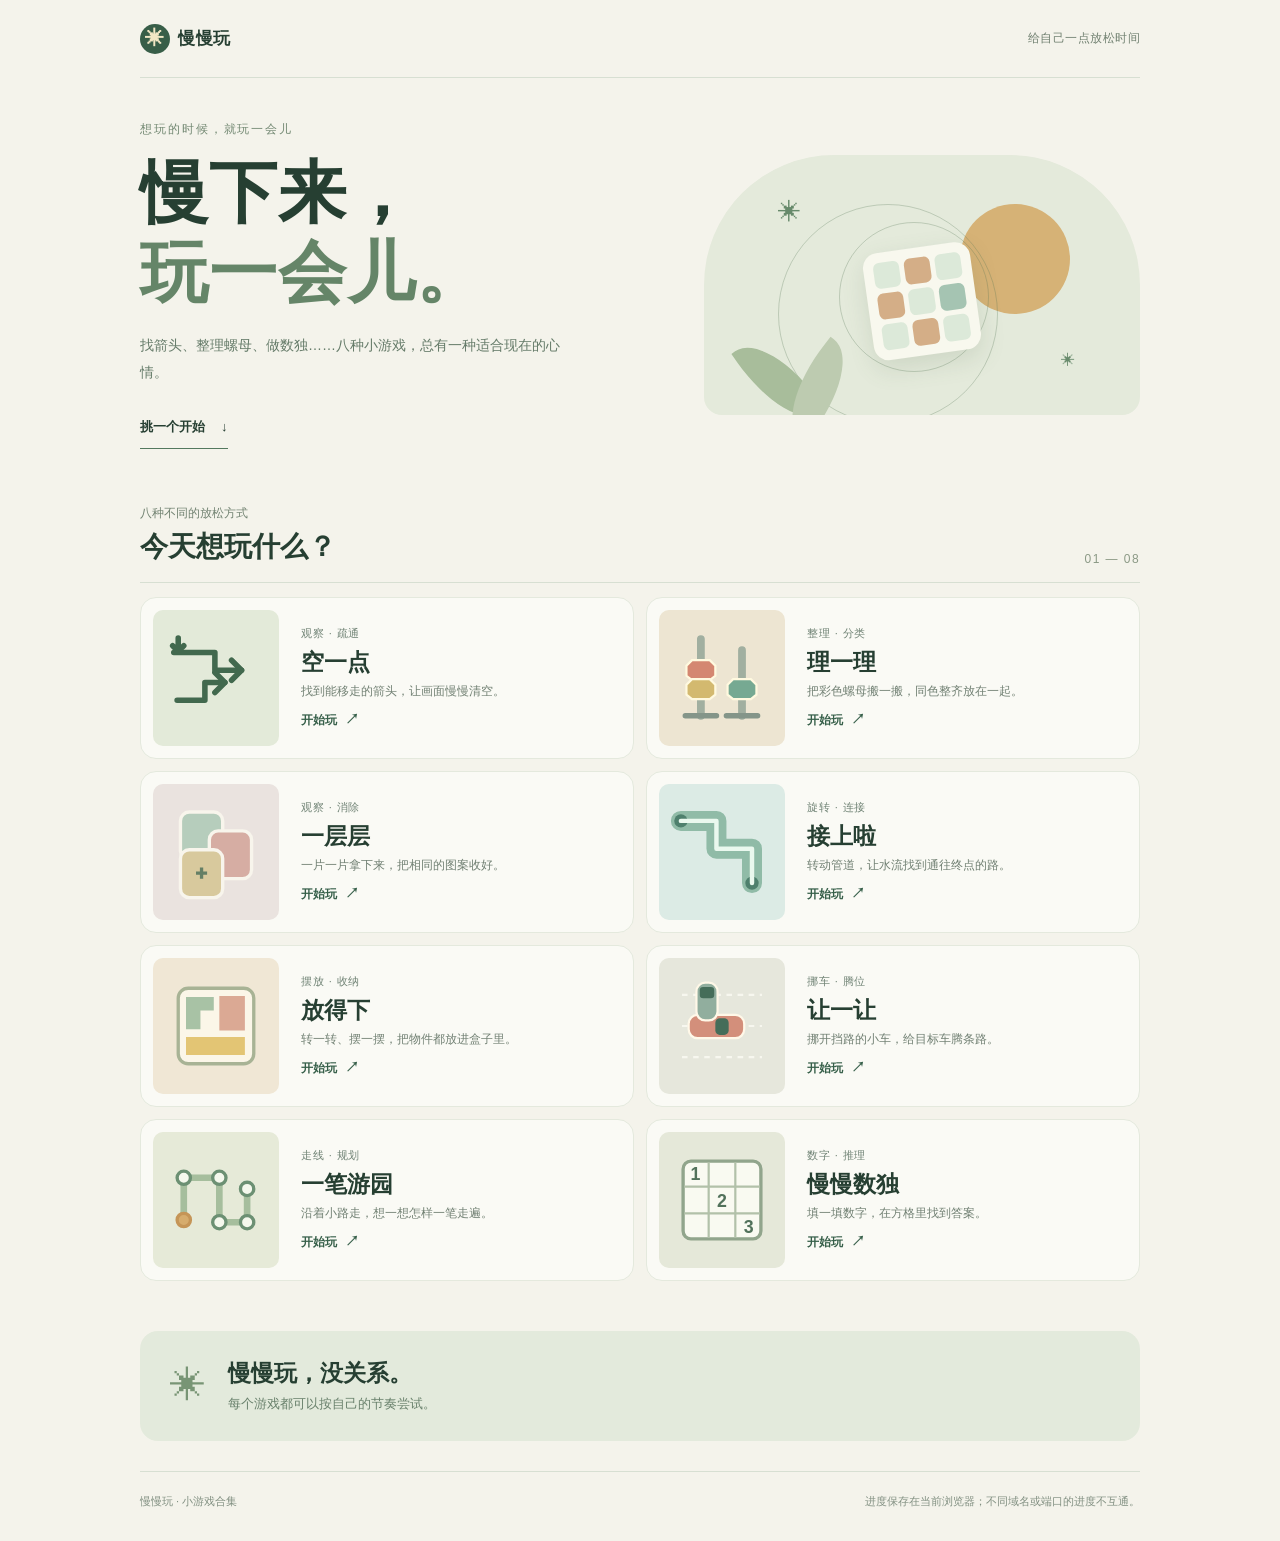
==== index.html @ ce35121a "Show legal candidates for sudoku cells" ====
<!doctype html>
<html lang="zh-CN">
<head>
<meta charset="utf-8">
<meta name="viewport" content="width=device-width,initial-scale=1,viewport-fit=cover">
<meta name="theme-color" content="#f4f3eb">
<title>慢慢玩 · 八个小游戏</title>
<link rel="stylesheet" href="style.css?v=2">
</head>
<body>
<div class="page">
<header class="masthead"><a class="wordmark" href="./" aria-label="慢慢玩首页"><span class="logo" aria-hidden="true">✳</span><span>慢慢玩</span></a><span class="masthead-note">给自己一点放松时间</span></header>
<main>
<section class="intro" aria-labelledby="intro-title">
 <div class="intro-copy"><p class="intro-note">想玩的时候，就玩一会儿</p><h1 id="intro-title">慢下来，<br><em>玩一会儿。</em></h1><p class="intro-description">找箭头、整理螺母、做数独……八种小游戏，总有一种适合现在的心情。</p><a class="intro-link" href="#games">挑一个开始 <span aria-hidden="true">↓</span></a></div>
 <div class="intro-art" aria-hidden="true"><span class="sun"></span><span class="orbit orbit-one"></span><span class="orbit orbit-two"></span><span class="leaf leaf-one"></span><span class="leaf leaf-two"></span><span class="spark spark-one">✳</span><span class="spark spark-two">✳</span><div class="tiny-board"><span></span><span></span><span></span><span></span><span></span><span></span><span></span><span></span><span></span></div></div>
</section>
<div class="section-heading" id="games"><div><p>八种不同的放松方式</p><h2>今天想玩什么？</h2></div><span class="section-number" aria-hidden="true">01 — 08</span></div>
<div class="games">
<a class="game game-arrow" href="play.html?game=clear" aria-label="玩空一点，找箭头、清空线路"><div class="game-art" aria-hidden="true"><svg viewBox="0 0 108 108"><path d="M16 31h37v16h24"/><path d="M68 38l9 9-9 9"/><path d="M19 74h25V58h18"/><path d="M53 49l9 9-9 9"/><path d="M20 18v12m0 0-5-5m5 5 5-5"/></svg></div><div class="game-copy"><span class="game-type">观察 · 疏通</span><h3>空一点</h3><p>找到能移走的箭头，让画面慢慢清空。</p><span class="go">开始玩 <span aria-hidden="true">↗</span></span></div></a>
<a class="game game-nut" href="play.html?game=nut" aria-label="玩理一理，整理彩色螺母"><div class="game-art" aria-hidden="true"><svg viewBox="0 0 108 108"><path class="rod" d="M35 19v69M72 29v59"/><path class="base" d="M21 88h28M58 88h28"/><path class="nut n1" d="M22 43l5-5h16l5 5v9l-5 4H27l-5-4z"/><path class="nut n2" d="M22 60l5-5h16l5 5v9l-5 4H27l-5-4z"/><path class="nut n3" d="M59 60l5-5h16l5 5v9l-5 4H64l-5-4z"/></svg></div><div class="game-copy"><span class="game-type">整理 · 分类</span><h3>理一理</h3><p>把彩色螺母搬一搬，同色整齐放在一起。</p><span class="go">开始玩 <span aria-hidden="true">↗</span></span></div></a>
<a class="game game-layer" href="play.html?game=layer&amp;v=5" aria-label="玩一层层，消除叠片"><div class="game-art" aria-hidden="true"><svg viewBox="0 0 108 108"><rect x="22" y="18" width="38" height="43" rx="8"/><rect x="48" y="35" width="38" height="43" rx="8"/><rect x="22" y="52" width="38" height="43" rx="8"/><path d="M36 73h10M41 68v10"/></svg></div><div class="game-copy"><span class="game-type">观察 · 消除</span><h3>一层层</h3><p>一片一片拿下来，把相同的图案收好。</p><span class="go">开始玩 <span aria-hidden="true">↗</span></span></div></a>
<a class="game game-connect" href="play.html?game=connect" aria-label="玩接上啦，连接管道"><div class="game-art" aria-hidden="true"><svg viewBox="0 0 108 108"><path class="pipe" d="M17 26h32v25h32v31"/><circle cx="17" cy="26" r="6"/><circle cx="81" cy="82" r="6"/><path class="flow" d="M17 26h32v25h32v31"/></svg></div><div class="game-copy"><span class="game-type">旋转 · 连接</span><h3>接上啦</h3><p>转动管道，让水流找到通往终点的路。</p><span class="go">开始玩 <span aria-hidden="true">↗</span></span></div></a>
<a class="game game-fit" href="play.html?game=fit&amp;v=7" aria-label="玩放得下，收纳形状"><div class="game-art" aria-hidden="true"><svg viewBox="0 0 108 108"><rect class="box" x="20" y="20" width="68" height="68" rx="9"/><path class="shape-a" d="M27 28h25v12H40v17H27z"/><path class="shape-b" d="M57 27h23v31H57z"/><path class="shape-c" d="M27 64h53v16H27z"/></svg></div><div class="game-copy"><span class="game-type">摆放 · 收纳</span><h3>放得下</h3><p>转一转、摆一摆，把物件都放进盒子里。</p><span class="go">开始玩 <span aria-hidden="true">↗</span></span></div></a>
<a class="game game-car" href="play.html?game=traffic" aria-label="玩让一让，给小车让路"><div class="game-art" aria-hidden="true"><svg viewBox="0 0 108 108"><path class="lane" d="M18 26h72M18 54h72M18 82h72"/><rect class="body car-a" x="24" y="44" width="50" height="21" rx="8"/><rect class="window" x="48" y="47" width="12" height="15" rx="4"/><rect class="body car-b" x="31" y="15" width="19" height="34" rx="8"/><rect class="window" x="34" y="19" width="13" height="10" rx="3"/></svg></div><div class="game-copy"><span class="game-type">挪车 · 腾位</span><h3>让一让</h3><p>挪开挡路的小车，给目标车腾条路。</p><span class="go">开始玩 <span aria-hidden="true">↗</span></span></div></a>
<a class="game game-garden" href="play.html?game=garden&amp;v=2" aria-label="玩一笔游园，一笔走遍小路"><div class="game-art" aria-hidden="true"><svg viewBox="0 0 108 108"><path d="M25 72V34h32v40H82V44"/><circle cx="25" cy="72" r="6"/><circle cx="25" cy="34" r="6"/><circle cx="57" cy="34" r="6"/><circle cx="57" cy="74" r="6"/><circle cx="82" cy="74" r="6"/><circle cx="82" cy="44" r="6"/></svg></div><div class="game-copy"><span class="game-type">走线 · 规划</span><h3>一笔游园</h3><p>沿着小路走，想一想怎样一笔走遍。</p><span class="go">开始玩 <span aria-hidden="true">↗</span></span></div></a>
<a class="game game-sudoku" href="play.html?game=sudoku&amp;v=8" aria-label="玩慢慢数独，填数字解谜"><div class="game-art" aria-hidden="true"><svg viewBox="0 0 108 108"><rect x="19" y="19" width="70" height="70" rx="7"/><path d="M42 20v68M66 20v68M20 42h68M20 66h68"/><text x="30" y="36">1</text><text x="54" y="60">2</text><text x="78" y="84">3</text></svg></div><div class="game-copy"><span class="game-type">数字 · 推理</span><h3>慢慢数独</h3><p>填一填数字，在方格里找到答案。</p><span class="go">开始玩 <span aria-hidden="true">↗</span></span></div></a>
</div>
<section class="closing"><div class="closing-mark" aria-hidden="true">✳</div><div><h2>慢慢玩，没关系。</h2><p>每个游戏都可以按自己的节奏尝试。</p></div></section>
</main>
<footer><span>慢慢玩 · 小游戏合集</span><span>进度保存在当前浏览器；不同域名或端口的进度不互通。</span></footer>
</div></body></html>
---- style.css ----
:root{color-scheme:light;--ink:#263f32;--muted:#697a69;--paper:#f4f3eb;--dark:#325a45;--line:#d7dfd2;--serif:ui-serif,"Songti SC","STSong","Noto Serif CJK SC",serif;--sans:-apple-system,BlinkMacSystemFont,"PingFang SC","Microsoft YaHei",sans-serif}*{box-sizing:border-box}html{scroll-behavior:smooth}body{margin:0;background:var(--paper);font-family:var(--sans);color:var(--ink);-webkit-font-smoothing:antialiased}a{color:inherit;text-decoration:none}a:focus-visible{outline:3px solid #d48d4a;outline-offset:4px}.page{width:min(100% - 40px,1000px);margin:auto}.masthead{height:78px;display:flex;align-items:center;justify-content:space-between;border-bottom:1px solid var(--line)}.wordmark{display:flex;align-items:center;gap:8px;font-size:17px;font-weight:750;letter-spacing:.04em}.logo{display:grid;place-items:center;font-size:19px;color:#f2e7c5;background:#385e48;width:30px;height:30px;border-radius:50%}.masthead-note{font-size:12px;color:#718171;letter-spacing:.04em}.intro{display:grid;grid-template-columns:1.1fr .9fr;align-items:center;min-height:333px;padding:43px 0 46px;gap:30px}.intro-note{margin:0 0 15px;color:#728872;font-size:12px;letter-spacing:.16em}.intro h1{font-family:var(--serif);font-weight:600;font-size:clamp(42px,6vw,68px);line-height:1.18;letter-spacing:.015em;margin:0}.intro h1 em{font-style:normal;color:#658568}.intro-description{font-size:14px;line-height:1.9;color:#657b69;max-width:420px;margin:19px 0 20px}.intro-link{display:inline-flex;gap:16px;align-items:center;font-weight:700;font-size:13px;padding:12px 0;border-bottom:1px solid #53785e}.intro-art{height:260px;position:relative;overflow:hidden;background:#e4eadb;border-radius:130px 130px 18px 18px}.sun{position:absolute;width:110px;height:110px;border-radius:50%;background:#d6b276;right:16%;top:19%}.orbit{position:absolute;border:1px solid rgba(83,117,82,.28);border-radius:50%;width:220px;height:220px;left:17%;top:19%}.orbit-two{width:150px;height:150px;top:26%;left:31%}.leaf{position:absolute;background:#a8bd9b;width:45px;height:100px;border-radius:0 90% 0 90%;transform:rotate(-35deg)}.leaf-one{left:12%;bottom:-17px}.leaf-two{left:21%;bottom:-25px;transform:rotate(38deg);background:#bdcbb0}.spark{position:absolute;color:#678a6b;font-size:23px}.spark-one{left:17%;top:17%}.spark-two{right:15%;bottom:18%;font-size:14px}.tiny-board{position:absolute;left:50%;top:50%;transform:translate(-50%,-35%) rotate(-8deg);display:grid;grid-template-columns:repeat(3,26px);gap:5px;background:#f8f8ee;padding:10px;border-radius:15px;box-shadow:0 9px 25px #5b72542a}.tiny-board span{background:#dce9d9;border-radius:6px;width:26px;height:26px}.tiny-board span:nth-child(2),.tiny-board span:nth-child(4),.tiny-board span:nth-child(8){background:#d4ae87}.tiny-board span:nth-child(6){background:#a5c4b2}.section-heading{display:flex;align-items:end;justify-content:space-between;padding:10px 0 16px;border-bottom:1px solid var(--line);scroll-margin-top:20px}.section-heading p{margin:0 0 6px;font-size:12px;color:#718271}.section-heading h2{font-family:var(--serif);font-size:28px;margin:0;font-weight:600}.section-number{font-size:12px;color:#8b9985;letter-spacing:.12em}.games{display:grid;grid-template-columns:repeat(2,minmax(0,1fr));gap:12px;padding-top:14px}.game{position:relative;display:grid;grid-template-columns:126px minmax(0,1fr);min-height:161px;padding:12px;gap:18px;background:#fafaf5;border:1px solid #e4e9dd;border-radius:16px;transition:transform .2s ease,box-shadow .2s ease}.game:hover{transform:translateY(-2px);box-shadow:0 9px 25px #55704b12}.game-art{border-radius:10px;min-height:136px;display:grid;place-items:center;overflow:hidden;background:var(--tile)}.game-art svg{width:100%;max-width:120px;height:auto;overflow:visible}.game-copy{display:flex;align-items:flex-start;flex-direction:column;justify-content:center;min-width:0;padding:2px 4px}.game-type{font-size:11px;color:#708375;letter-spacing:.08em}.game h3{margin:8px 0 5px;font-family:var(--serif);font-size:23px;line-height:1.2;font-weight:600}.game p{color:#718073;margin:0;line-height:1.6;font-size:12px}.go{font-size:12px;font-weight:750;color:#365f49;margin-top:10px}.go span{font-size:14px;margin-left:5px}.game-arrow{--tile:#e3ead9}.game-arrow svg path{stroke:#42694e;stroke-width:5;fill:none;stroke-linejoin:round;stroke-linecap:round}.game-nut{--tile:#ede5d2}.game-nut svg .rod{stroke:#a1afa0;stroke-width:7;stroke-linecap:round}.game-nut svg .base{stroke:#849589;stroke-width:5;stroke-linecap:round}.game-nut svg .nut{stroke:#fff9df;stroke-width:2}.game-nut svg .n1{fill:#d48771}.game-nut svg .n2{fill:#d3b96f}.game-nut svg .n3{fill:#76a992}.game-layer{--tile:#eae3df}.game-layer svg rect{fill:#b6cdbc;stroke:#f8f5ec;stroke-width:3}.game-layer svg rect:nth-child(2){fill:#d6ada3}.game-layer svg rect:nth-child(3){fill:#d8c99d}.game-layer svg path{fill:none;stroke:#657f65;stroke-width:3}.game-connect{--tile:#dcebe5}.game-connect svg .pipe{stroke:#90bba7;stroke-width:18;fill:none;stroke-linejoin:round;stroke-linecap:round}.game-connect svg .flow{stroke:#eaf8ee;stroke-width:4;fill:none;stroke-linejoin:round;stroke-linecap:round}.game-connect svg circle{fill:#4e806d}.game-fit{--tile:#f0e7d5}.game-fit svg .box{fill:#fbf6e8;stroke:#a8b395;stroke-width:3}.game-fit svg .shape-a{fill:#a8c2a5}.game-fit svg .shape-b{fill:#dba994}.game-fit svg .shape-c{fill:#e3c574}.game-car{--tile:#e6e7dc}.game-car svg .lane{stroke:#f7f7ef;stroke-width:2;stroke-dasharray:5 5}.game-car svg .body{stroke:#fff8e8;stroke-width:2}.game-car svg .car-a{fill:#d38f7b}.game-car svg .car-b{fill:#91ae9e}.game-car svg .window{fill:#456d59}.game-garden{--tile:#e6ead8}.game-garden svg path{fill:none;stroke:#a6be9d;stroke-width:6;stroke-linecap:round;stroke-linejoin:round}.game-garden svg circle{fill:#f5f8ed;stroke:#6c9073;stroke-width:3}.game-garden svg circle:first-of-type{fill:#d6ac6d;stroke:#c59557}.closing{margin:50px 0 30px;padding:27px 30px;background:#e3eadc;border-radius:18px;display:flex;align-items:center;gap:22px}.closing-mark{font-size:36px;color:#789575;line-height:1}.closing h2{font-family:var(--serif);font-size:23px;margin:0 0 5px;font-weight:600}.closing p{color:#69816c;font-size:13px;margin:0;line-height:1.6}footer{padding:21px 0 30px;border-top:1px solid var(--line);display:flex;gap:12px;justify-content:space-between;color:#829082;font-size:11px;line-height:1.6}.play-page{height:100vh;height:100dvh;overflow:hidden;display:flex;flex-direction:column}.play-head{height:54px;min-height:54px;padding:0 max(16px,env(safe-area-inset-right)) 0 max(16px,env(safe-area-inset-left));display:grid;grid-template-columns:1fr auto 1fr;align-items:center;background:#f4f3eb;border-bottom:1px solid #dbe3d7}.back-link{justify-self:start;min-height:44px;display:inline-flex;align-items:center;gap:6px;color:#365e49;font-size:13px;font-weight:700}.back-link span:first-child{font-size:20px}.play-head strong{font-size:14px}.head-end{justify-self:end;color:#88a18b;font-size:16px}.game-frame{flex:1;min-height:0;position:relative;background:var(--paper)}.game-frame iframe{border:0;display:block;width:100%;height:100%;background:var(--paper)}.game-frame iframe[hidden]{display:none}.frame-error{padding:30px;line-height:1.6}.frame-error a{text-decoration:underline}@media(max-width:650px){.page{width:min(100% - 34px,480px)}.masthead{height:64px}.masthead-note{font-size:11px}.intro{min-height:0;grid-template-columns:1fr .65fr;gap:10px;padding:34px 0 40px}.intro h1{font-size:39px}.intro-note{font-size:10px;letter-spacing:.08em;margin-bottom:12px}.intro-description{font-size:12px;line-height:1.8;margin:14px 0}.intro-link{font-size:12px;padding:7px 0;gap:10px}.intro-art{height:190px;border-radius:90px 90px 14px 14px}.sun{width:64px;height:64px;right:8%;top:20%}.orbit{width:150px;height:150px;left:4%;top:19%}.orbit-two{width:100px;height:100px;left:20%;top:30%}.tiny-board{grid-template-columns:repeat(3,16px);gap:3px;padding:7px;border-radius:10px}.tiny-board span{width:16px;height:16px;border-radius:4px}.leaf{width:25px;height:60px}.spark-one{left:13%;top:15%;font-size:18px}.section-heading h2{font-size:25px}.section-number{font-size:10px}.games{grid-template-columns:1fr;gap:10px}.game{grid-template-columns:104px minmax(0,1fr);min-height:131px;gap:14px;padding:10px}.game-art{min-height:110px}.game-art svg{max-width:100px}.game h3{font-size:21px}.game p{font-size:12px}.game-type{font-size:10px}.go{margin-top:7px}.closing{padding:23px 20px;margin-top:36px}.closing h2{font-size:21px}footer{flex-direction:column;gap:3px}}@media(max-width:350px){.intro{grid-template-columns:1fr .55fr}.intro h1{font-size:34px}.intro-art{height:155px}.game{grid-template-columns:86px minmax(0,1fr);gap:12px}.game-art{min-height:108px}.masthead-note{display:none}}@media(prefers-reduced-motion:reduce){html{scroll-behavior:auto}.game{transition:none}}
.game-sudoku{--tile:#e5e8d9}.game-sudoku svg rect{fill:#f9faf1;stroke:#91a58c;stroke-width:3}.game-sudoku svg path{fill:none;stroke:#b2c1a9;stroke-width:2}.game-sudoku svg text{fill:#52725b;font:600 16px -apple-system,BlinkMacSystemFont,sans-serif;text-anchor:middle}
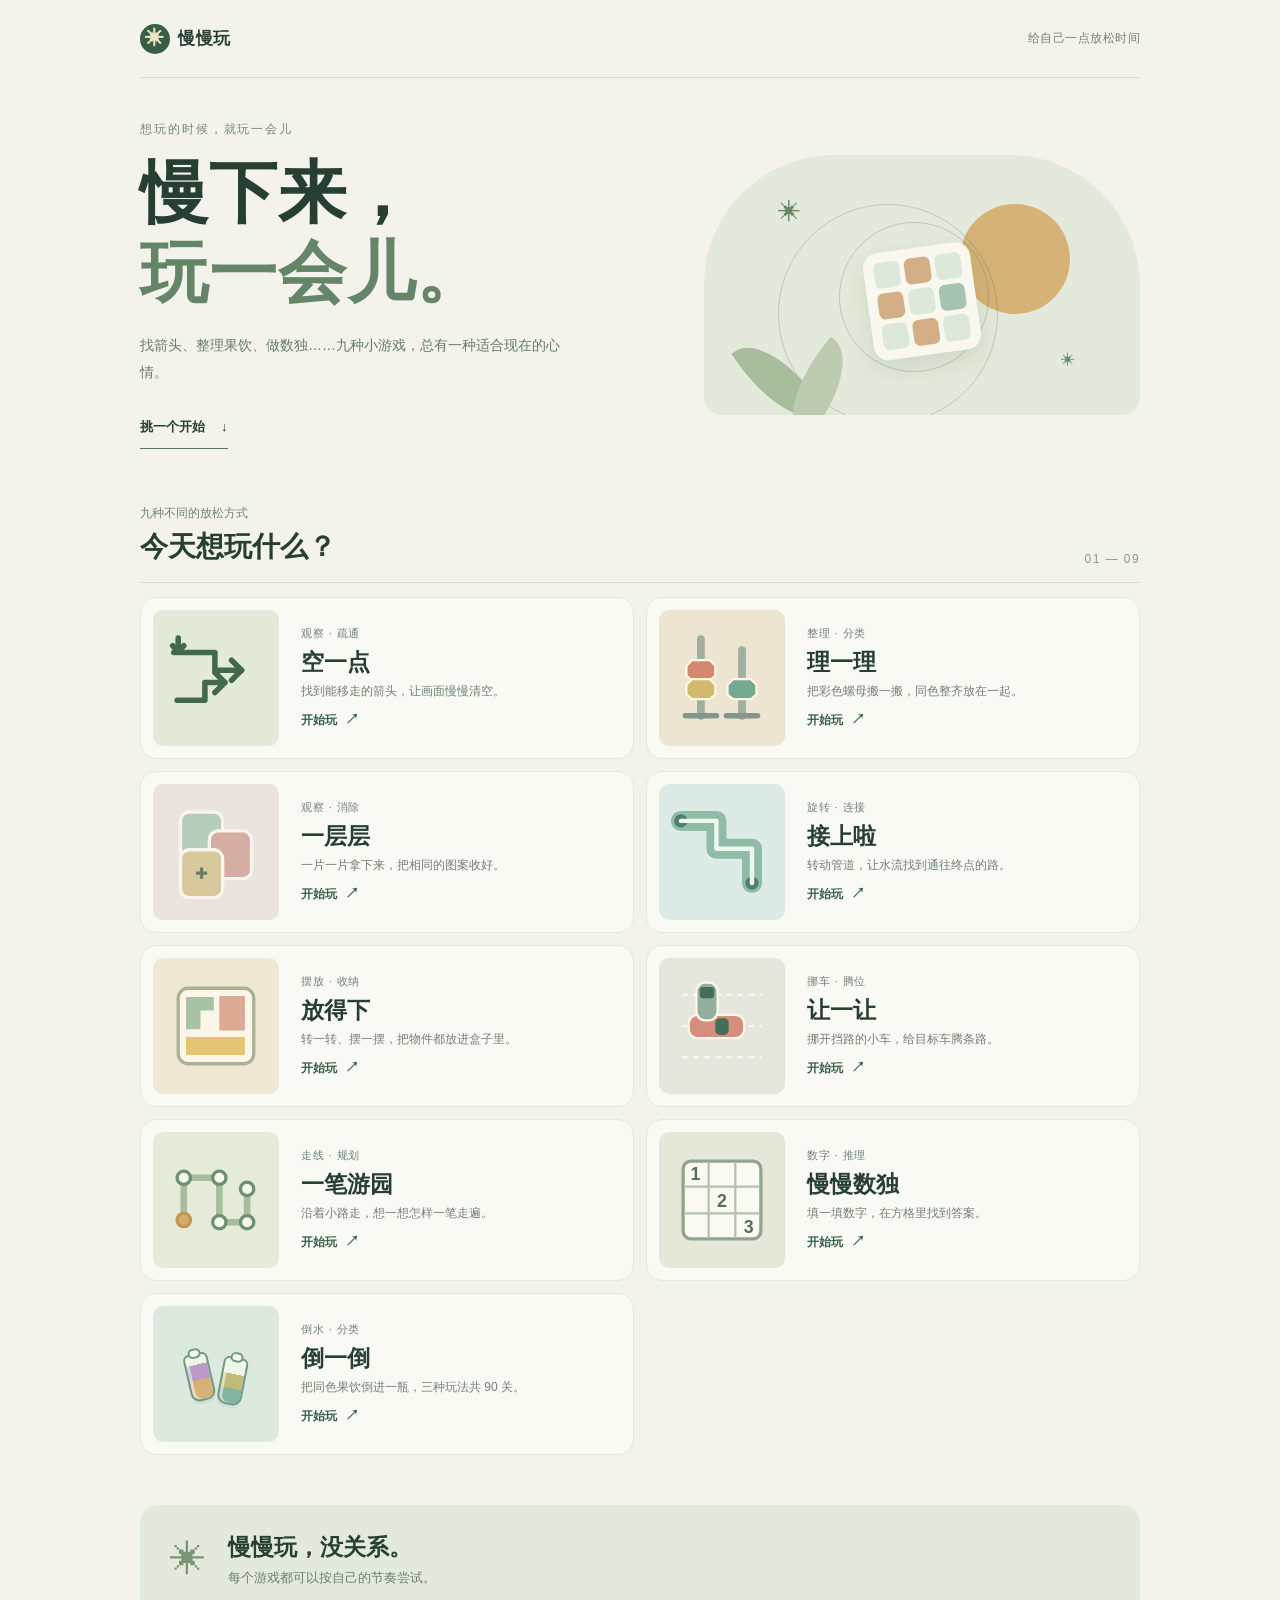
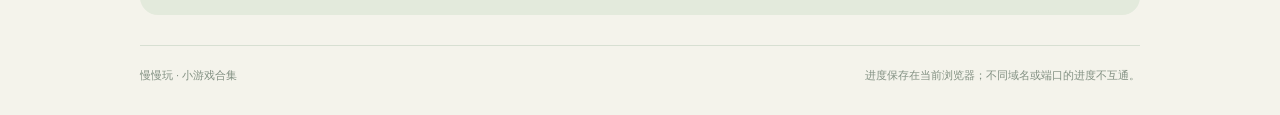
==== commit ce6a59d1: "Add Pour Sort with 90 levels to Slow Play" ====
--- a/index.html
+++ b/index.html
@@ -4,27 +4,28 @@
 <meta charset="utf-8">
 <meta name="viewport" content="width=device-width,initial-scale=1,viewport-fit=cover">
 <meta name="theme-color" content="#f4f3eb">
-<title>慢慢玩 · 八个小游戏</title>
-<link rel="stylesheet" href="style.css?v=2">
+<title>慢慢玩 · 九个小游戏</title>
+<link rel="stylesheet" href="style.css?v=20261118-pour">
 </head>
 <body>
 <div class="page">
 <header class="masthead"><a class="wordmark" href="./" aria-label="慢慢玩首页"><span class="logo" aria-hidden="true">✳</span><span>慢慢玩</span></a><span class="masthead-note">给自己一点放松时间</span></header>
 <main>
 <section class="intro" aria-labelledby="intro-title">
- <div class="intro-copy"><p class="intro-note">想玩的时候，就玩一会儿</p><h1 id="intro-title">慢下来，<br><em>玩一会儿。</em></h1><p class="intro-description">找箭头、整理螺母、做数独……八种小游戏，总有一种适合现在的心情。</p><a class="intro-link" href="#games">挑一个开始 <span aria-hidden="true">↓</span></a></div>
+ <div class="intro-copy"><p class="intro-note">想玩的时候，就玩一会儿</p><h1 id="intro-title">慢下来，<br><em>玩一会儿。</em></h1><p class="intro-description">找箭头、整理果饮、做数独……九种小游戏，总有一种适合现在的心情。</p><a class="intro-link" href="#games">挑一个开始 <span aria-hidden="true">↓</span></a></div>
  <div class="intro-art" aria-hidden="true"><span class="sun"></span><span class="orbit orbit-one"></span><span class="orbit orbit-two"></span><span class="leaf leaf-one"></span><span class="leaf leaf-two"></span><span class="spark spark-one">✳</span><span class="spark spark-two">✳</span><div class="tiny-board"><span></span><span></span><span></span><span></span><span></span><span></span><span></span><span></span><span></span></div></div>
 </section>
-<div class="section-heading" id="games"><div><p>八种不同的放松方式</p><h2>今天想玩什么？</h2></div><span class="section-number" aria-hidden="true">01 — 08</span></div>
+<div class="section-heading" id="games"><div><p>九种不同的放松方式</p><h2>今天想玩什么？</h2></div><span class="section-number" aria-hidden="true">01 — 09</span></div>
 <div class="games">
 <a class="game game-arrow" href="play.html?game=clear" aria-label="玩空一点，找箭头、清空线路"><div class="game-art" aria-hidden="true"><svg viewBox="0 0 108 108"><path d="M16 31h37v16h24"/><path d="M68 38l9 9-9 9"/><path d="M19 74h25V58h18"/><path d="M53 49l9 9-9 9"/><path d="M20 18v12m0 0-5-5m5 5 5-5"/></svg></div><div class="game-copy"><span class="game-type">观察 · 疏通</span><h3>空一点</h3><p>找到能移走的箭头，让画面慢慢清空。</p><span class="go">开始玩 <span aria-hidden="true">↗</span></span></div></a>
 <a class="game game-nut" href="play.html?game=nut" aria-label="玩理一理，整理彩色螺母"><div class="game-art" aria-hidden="true"><svg viewBox="0 0 108 108"><path class="rod" d="M35 19v69M72 29v59"/><path class="base" d="M21 88h28M58 88h28"/><path class="nut n1" d="M22 43l5-5h16l5 5v9l-5 4H27l-5-4z"/><path class="nut n2" d="M22 60l5-5h16l5 5v9l-5 4H27l-5-4z"/><path class="nut n3" d="M59 60l5-5h16l5 5v9l-5 4H64l-5-4z"/></svg></div><div class="game-copy"><span class="game-type">整理 · 分类</span><h3>理一理</h3><p>把彩色螺母搬一搬，同色整齐放在一起。</p><span class="go">开始玩 <span aria-hidden="true">↗</span></span></div></a>
-<a class="game game-layer" href="play.html?game=layer&amp;v=5" aria-label="玩一层层，消除叠片"><div class="game-art" aria-hidden="true"><svg viewBox="0 0 108 108"><rect x="22" y="18" width="38" height="43" rx="8"/><rect x="48" y="35" width="38" height="43" rx="8"/><rect x="22" y="52" width="38" height="43" rx="8"/><path d="M36 73h10M41 68v10"/></svg></div><div class="game-copy"><span class="game-type">观察 · 消除</span><h3>一层层</h3><p>一片一片拿下来，把相同的图案收好。</p><span class="go">开始玩 <span aria-hidden="true">↗</span></span></div></a>
+<a class="game game-layer" href="play.html?game=layer&amp;v=20261117-hint" aria-label="玩一层层，消除叠片"><div class="game-art" aria-hidden="true"><svg viewBox="0 0 108 108"><rect x="22" y="18" width="38" height="43" rx="8"/><rect x="48" y="35" width="38" height="43" rx="8"/><rect x="22" y="52" width="38" height="43" rx="8"/><path d="M36 73h10M41 68v10"/></svg></div><div class="game-copy"><span class="game-type">观察 · 消除</span><h3>一层层</h3><p>一片一片拿下来，把相同的图案收好。</p><span class="go">开始玩 <span aria-hidden="true">↗</span></span></div></a>
 <a class="game game-connect" href="play.html?game=connect" aria-label="玩接上啦，连接管道"><div class="game-art" aria-hidden="true"><svg viewBox="0 0 108 108"><path class="pipe" d="M17 26h32v25h32v31"/><circle cx="17" cy="26" r="6"/><circle cx="81" cy="82" r="6"/><path class="flow" d="M17 26h32v25h32v31"/></svg></div><div class="game-copy"><span class="game-type">旋转 · 连接</span><h3>接上啦</h3><p>转动管道，让水流找到通往终点的路。</p><span class="go">开始玩 <span aria-hidden="true">↗</span></span></div></a>
 <a class="game game-fit" href="play.html?game=fit&amp;v=7" aria-label="玩放得下，收纳形状"><div class="game-art" aria-hidden="true"><svg viewBox="0 0 108 108"><rect class="box" x="20" y="20" width="68" height="68" rx="9"/><path class="shape-a" d="M27 28h25v12H40v17H27z"/><path class="shape-b" d="M57 27h23v31H57z"/><path class="shape-c" d="M27 64h53v16H27z"/></svg></div><div class="game-copy"><span class="game-type">摆放 · 收纳</span><h3>放得下</h3><p>转一转、摆一摆，把物件都放进盒子里。</p><span class="go">开始玩 <span aria-hidden="true">↗</span></span></div></a>
 <a class="game game-car" href="play.html?game=traffic" aria-label="玩让一让，给小车让路"><div class="game-art" aria-hidden="true"><svg viewBox="0 0 108 108"><path class="lane" d="M18 26h72M18 54h72M18 82h72"/><rect class="body car-a" x="24" y="44" width="50" height="21" rx="8"/><rect class="window" x="48" y="47" width="12" height="15" rx="4"/><rect class="body car-b" x="31" y="15" width="19" height="34" rx="8"/><rect class="window" x="34" y="19" width="13" height="10" rx="3"/></svg></div><div class="game-copy"><span class="game-type">挪车 · 腾位</span><h3>让一让</h3><p>挪开挡路的小车，给目标车腾条路。</p><span class="go">开始玩 <span aria-hidden="true">↗</span></span></div></a>
 <a class="game game-garden" href="play.html?game=garden&amp;v=2" aria-label="玩一笔游园，一笔走遍小路"><div class="game-art" aria-hidden="true"><svg viewBox="0 0 108 108"><path d="M25 72V34h32v40H82V44"/><circle cx="25" cy="72" r="6"/><circle cx="25" cy="34" r="6"/><circle cx="57" cy="34" r="6"/><circle cx="57" cy="74" r="6"/><circle cx="82" cy="74" r="6"/><circle cx="82" cy="44" r="6"/></svg></div><div class="game-copy"><span class="game-type">走线 · 规划</span><h3>一笔游园</h3><p>沿着小路走，想一想怎样一笔走遍。</p><span class="go">开始玩 <span aria-hidden="true">↗</span></span></div></a>
-<a class="game game-sudoku" href="play.html?game=sudoku&amp;v=8" aria-label="玩慢慢数独，填数字解谜"><div class="game-art" aria-hidden="true"><svg viewBox="0 0 108 108"><rect x="19" y="19" width="70" height="70" rx="7"/><path d="M42 20v68M66 20v68M20 42h68M20 66h68"/><text x="30" y="36">1</text><text x="54" y="60">2</text><text x="78" y="84">3</text></svg></div><div class="game-copy"><span class="game-type">数字 · 推理</span><h3>慢慢数独</h3><p>填一填数字，在方格里找到答案。</p><span class="go">开始玩 <span aria-hidden="true">↗</span></span></div></a>
+<a class="game game-sudoku" href="play.html?game=sudoku&amp;v=9" aria-label="玩慢慢数独，填数字解谜"><div class="game-art" aria-hidden="true"><svg viewBox="0 0 108 108"><rect x="19" y="19" width="70" height="70" rx="7"/><path d="M42 20v68M66 20v68M20 42h68M20 66h68"/><text x="30" y="36">1</text><text x="54" y="60">2</text><text x="78" y="84">3</text></svg></div><div class="game-copy"><span class="game-type">数字 · 推理</span><h3>慢慢数独</h3><p>填一填数字，在方格里找到答案。</p><span class="go">开始玩 <span aria-hidden="true">↗</span></span></div></a>
+<a class="game game-pour" href="play.html?game=pour&amp;v=20261118-pour" aria-label="玩倒一倒，倒水分类"><div class="game-art" aria-hidden="true"><div class="pour-art"><span class="pour-bottle pour-a"></span><span class="pour-bottle pour-b"></span></div></div><div class="game-copy"><span class="game-type">倒水 · 分类</span><h3>倒一倒</h3><p>把同色果饮倒进一瓶，三种玩法共 90 关。</p><span class="go">开始玩 <span aria-hidden="true">↗</span></span></div></a>
 </div>
 <section class="closing"><div class="closing-mark" aria-hidden="true">✳</div><div><h2>慢慢玩，没关系。</h2><p>每个游戏都可以按自己的节奏尝试。</p></div></section>
 </main>
--- a/style.css
+++ b/style.css
@@ -1,2 +1,8 @@
 :root{color-scheme:light;--ink:#263f32;--muted:#697a69;--paper:#f4f3eb;--dark:#325a45;--line:#d7dfd2;--serif:ui-serif,"Songti SC","STSong","Noto Serif CJK SC",serif;--sans:-apple-system,BlinkMacSystemFont,"PingFang SC","Microsoft YaHei",sans-serif}*{box-sizing:border-box}html{scroll-behavior:smooth}body{margin:0;background:var(--paper);font-family:var(--sans);color:var(--ink);-webkit-font-smoothing:antialiased}a{color:inherit;text-decoration:none}a:focus-visible{outline:3px solid #d48d4a;outline-offset:4px}.page{width:min(100% - 40px,1000px);margin:auto}.masthead{height:78px;display:flex;align-items:center;justify-content:space-between;border-bottom:1px solid var(--line)}.wordmark{display:flex;align-items:center;gap:8px;font-size:17px;font-weight:750;letter-spacing:.04em}.logo{display:grid;place-items:center;font-size:19px;color:#f2e7c5;background:#385e48;width:30px;height:30px;border-radius:50%}.masthead-note{font-size:12px;color:#718171;letter-spacing:.04em}.intro{display:grid;grid-template-columns:1.1fr .9fr;align-items:center;min-height:333px;padding:43px 0 46px;gap:30px}.intro-note{margin:0 0 15px;color:#728872;font-size:12px;letter-spacing:.16em}.intro h1{font-family:var(--serif);font-weight:600;font-size:clamp(42px,6vw,68px);line-height:1.18;letter-spacing:.015em;margin:0}.intro h1 em{font-style:normal;color:#658568}.intro-description{font-size:14px;line-height:1.9;color:#657b69;max-width:420px;margin:19px 0 20px}.intro-link{display:inline-flex;gap:16px;align-items:center;font-weight:700;font-size:13px;padding:12px 0;border-bottom:1px solid #53785e}.intro-art{height:260px;position:relative;overflow:hidden;background:#e4eadb;border-radius:130px 130px 18px 18px}.sun{position:absolute;width:110px;height:110px;border-radius:50%;background:#d6b276;right:16%;top:19%}.orbit{position:absolute;border:1px solid rgba(83,117,82,.28);border-radius:50%;width:220px;height:220px;left:17%;top:19%}.orbit-two{width:150px;height:150px;top:26%;left:31%}.leaf{position:absolute;background:#a8bd9b;width:45px;height:100px;border-radius:0 90% 0 90%;transform:rotate(-35deg)}.leaf-one{left:12%;bottom:-17px}.leaf-two{left:21%;bottom:-25px;transform:rotate(38deg);background:#bdcbb0}.spark{position:absolute;color:#678a6b;font-size:23px}.spark-one{left:17%;top:17%}.spark-two{right:15%;bottom:18%;font-size:14px}.tiny-board{position:absolute;left:50%;top:50%;transform:translate(-50%,-35%) rotate(-8deg);display:grid;grid-template-columns:repeat(3,26px);gap:5px;background:#f8f8ee;padding:10px;border-radius:15px;box-shadow:0 9px 25px #5b72542a}.tiny-board span{background:#dce9d9;border-radius:6px;width:26px;height:26px}.tiny-board span:nth-child(2),.tiny-board span:nth-child(4),.tiny-board span:nth-child(8){background:#d4ae87}.tiny-board span:nth-child(6){background:#a5c4b2}.section-heading{display:flex;align-items:end;justify-content:space-between;padding:10px 0 16px;border-bottom:1px solid var(--line);scroll-margin-top:20px}.section-heading p{margin:0 0 6px;font-size:12px;color:#718271}.section-heading h2{font-family:var(--serif);font-size:28px;margin:0;font-weight:600}.section-number{font-size:12px;color:#8b9985;letter-spacing:.12em}.games{display:grid;grid-template-columns:repeat(2,minmax(0,1fr));gap:12px;padding-top:14px}.game{position:relative;display:grid;grid-template-columns:126px minmax(0,1fr);min-height:161px;padding:12px;gap:18px;background:#fafaf5;border:1px solid #e4e9dd;border-radius:16px;transition:transform .2s ease,box-shadow .2s ease}.game:hover{transform:translateY(-2px);box-shadow:0 9px 25px #55704b12}.game-art{border-radius:10px;min-height:136px;display:grid;place-items:center;overflow:hidden;background:var(--tile)}.game-art svg{width:100%;max-width:120px;height:auto;overflow:visible}.game-copy{display:flex;align-items:flex-start;flex-direction:column;justify-content:center;min-width:0;padding:2px 4px}.game-type{font-size:11px;color:#708375;letter-spacing:.08em}.game h3{margin:8px 0 5px;font-family:var(--serif);font-size:23px;line-height:1.2;font-weight:600}.game p{color:#718073;margin:0;line-height:1.6;font-size:12px}.go{font-size:12px;font-weight:750;color:#365f49;margin-top:10px}.go span{font-size:14px;margin-left:5px}.game-arrow{--tile:#e3ead9}.game-arrow svg path{stroke:#42694e;stroke-width:5;fill:none;stroke-linejoin:round;stroke-linecap:round}.game-nut{--tile:#ede5d2}.game-nut svg .rod{stroke:#a1afa0;stroke-width:7;stroke-linecap:round}.game-nut svg .base{stroke:#849589;stroke-width:5;stroke-linecap:round}.game-nut svg .nut{stroke:#fff9df;stroke-width:2}.game-nut svg .n1{fill:#d48771}.game-nut svg .n2{fill:#d3b96f}.game-nut svg .n3{fill:#76a992}.game-layer{--tile:#eae3df}.game-layer svg rect{fill:#b6cdbc;stroke:#f8f5ec;stroke-width:3}.game-layer svg rect:nth-child(2){fill:#d6ada3}.game-layer svg rect:nth-child(3){fill:#d8c99d}.game-layer svg path{fill:none;stroke:#657f65;stroke-width:3}.game-connect{--tile:#dcebe5}.game-connect svg .pipe{stroke:#90bba7;stroke-width:18;fill:none;stroke-linejoin:round;stroke-linecap:round}.game-connect svg .flow{stroke:#eaf8ee;stroke-width:4;fill:none;stroke-linejoin:round;stroke-linecap:round}.game-connect svg circle{fill:#4e806d}.game-fit{--tile:#f0e7d5}.game-fit svg .box{fill:#fbf6e8;stroke:#a8b395;stroke-width:3}.game-fit svg .shape-a{fill:#a8c2a5}.game-fit svg .shape-b{fill:#dba994}.game-fit svg .shape-c{fill:#e3c574}.game-car{--tile:#e6e7dc}.game-car svg .lane{stroke:#f7f7ef;stroke-width:2;stroke-dasharray:5 5}.game-car svg .body{stroke:#fff8e8;stroke-width:2}.game-car svg .car-a{fill:#d38f7b}.game-car svg .car-b{fill:#91ae9e}.game-car svg .window{fill:#456d59}.game-garden{--tile:#e6ead8}.game-garden svg path{fill:none;stroke:#a6be9d;stroke-width:6;stroke-linecap:round;stroke-linejoin:round}.game-garden svg circle{fill:#f5f8ed;stroke:#6c9073;stroke-width:3}.game-garden svg circle:first-of-type{fill:#d6ac6d;stroke:#c59557}.closing{margin:50px 0 30px;padding:27px 30px;background:#e3eadc;border-radius:18px;display:flex;align-items:center;gap:22px}.closing-mark{font-size:36px;color:#789575;line-height:1}.closing h2{font-family:var(--serif);font-size:23px;margin:0 0 5px;font-weight:600}.closing p{color:#69816c;font-size:13px;margin:0;line-height:1.6}footer{padding:21px 0 30px;border-top:1px solid var(--line);display:flex;gap:12px;justify-content:space-between;color:#829082;font-size:11px;line-height:1.6}.play-page{height:100vh;height:100dvh;overflow:hidden;display:flex;flex-direction:column}.play-head{height:54px;min-height:54px;padding:0 max(16px,env(safe-area-inset-right)) 0 max(16px,env(safe-area-inset-left));display:grid;grid-template-columns:1fr auto 1fr;align-items:center;background:#f4f3eb;border-bottom:1px solid #dbe3d7}.back-link{justify-self:start;min-height:44px;display:inline-flex;align-items:center;gap:6px;color:#365e49;font-size:13px;font-weight:700}.back-link span:first-child{font-size:20px}.play-head strong{font-size:14px}.head-end{justify-self:end;color:#88a18b;font-size:16px}.game-frame{flex:1;min-height:0;position:relative;background:var(--paper)}.game-frame iframe{border:0;display:block;width:100%;height:100%;background:var(--paper)}.game-frame iframe[hidden]{display:none}.frame-error{padding:30px;line-height:1.6}.frame-error a{text-decoration:underline}@media(max-width:650px){.page{width:min(100% - 34px,480px)}.masthead{height:64px}.masthead-note{font-size:11px}.intro{min-height:0;grid-template-columns:1fr .65fr;gap:10px;padding:34px 0 40px}.intro h1{font-size:39px}.intro-note{font-size:10px;letter-spacing:.08em;margin-bottom:12px}.intro-description{font-size:12px;line-height:1.8;margin:14px 0}.intro-link{font-size:12px;padding:7px 0;gap:10px}.intro-art{height:190px;border-radius:90px 90px 14px 14px}.sun{width:64px;height:64px;right:8%;top:20%}.orbit{width:150px;height:150px;left:4%;top:19%}.orbit-two{width:100px;height:100px;left:20%;top:30%}.tiny-board{grid-template-columns:repeat(3,16px);gap:3px;padding:7px;border-radius:10px}.tiny-board span{width:16px;height:16px;border-radius:4px}.leaf{width:25px;height:60px}.spark-one{left:13%;top:15%;font-size:18px}.section-heading h2{font-size:25px}.section-number{font-size:10px}.games{grid-template-columns:1fr;gap:10px}.game{grid-template-columns:104px minmax(0,1fr);min-height:131px;gap:14px;padding:10px}.game-art{min-height:110px}.game-art svg{max-width:100px}.game h3{font-size:21px}.game p{font-size:12px}.game-type{font-size:10px}.go{margin-top:7px}.closing{padding:23px 20px;margin-top:36px}.closing h2{font-size:21px}footer{flex-direction:column;gap:3px}}@media(max-width:350px){.intro{grid-template-columns:1fr .55fr}.intro h1{font-size:34px}.intro-art{height:155px}.game{grid-template-columns:86px minmax(0,1fr);gap:12px}.game-art{min-height:108px}.masthead-note{display:none}}@media(prefers-reduced-motion:reduce){html{scroll-behavior:auto}.game{transition:none}}
 .game-sudoku{--tile:#e5e8d9}.game-sudoku svg rect{fill:#f9faf1;stroke:#91a58c;stroke-width:3}.game-sudoku svg path{fill:none;stroke:#b2c1a9;stroke-width:2}.game-sudoku svg text{fill:#52725b;font:600 16px -apple-system,BlinkMacSystemFont,sans-serif;text-anchor:middle}
+.game-pour{--tile:#dce9df}
+.pour-art{display:flex;align-items:center;gap:8px;padding-top:6px;justify-content:center}
+.pour-bottle{position:relative;display:block;width:25px;height:48px;border:2px solid #6e9a86;border-radius:6px 6px 9px 9px;background:#eff5e9;box-shadow:inset 3px 0 #fff8,0 3px 0 #76a19324}
+.pour-bottle::before{content:"";position:absolute;inset:-7px 4px auto;height:6px;border:2px solid #6e9a86;border-radius:5px;background:#f5f9ee}
+.pour-a{transform:rotate(-13deg);background:linear-gradient(to bottom,#eff5e9 21%,#bc9ac7 21% 56%,#d7b278 56%)}
+.pour-b{transform:translateY(4px) rotate(11deg);background:linear-gradient(to bottom,#eff5e9 34%,#c1bb77 34% 67%,#85b5a0 67%)}
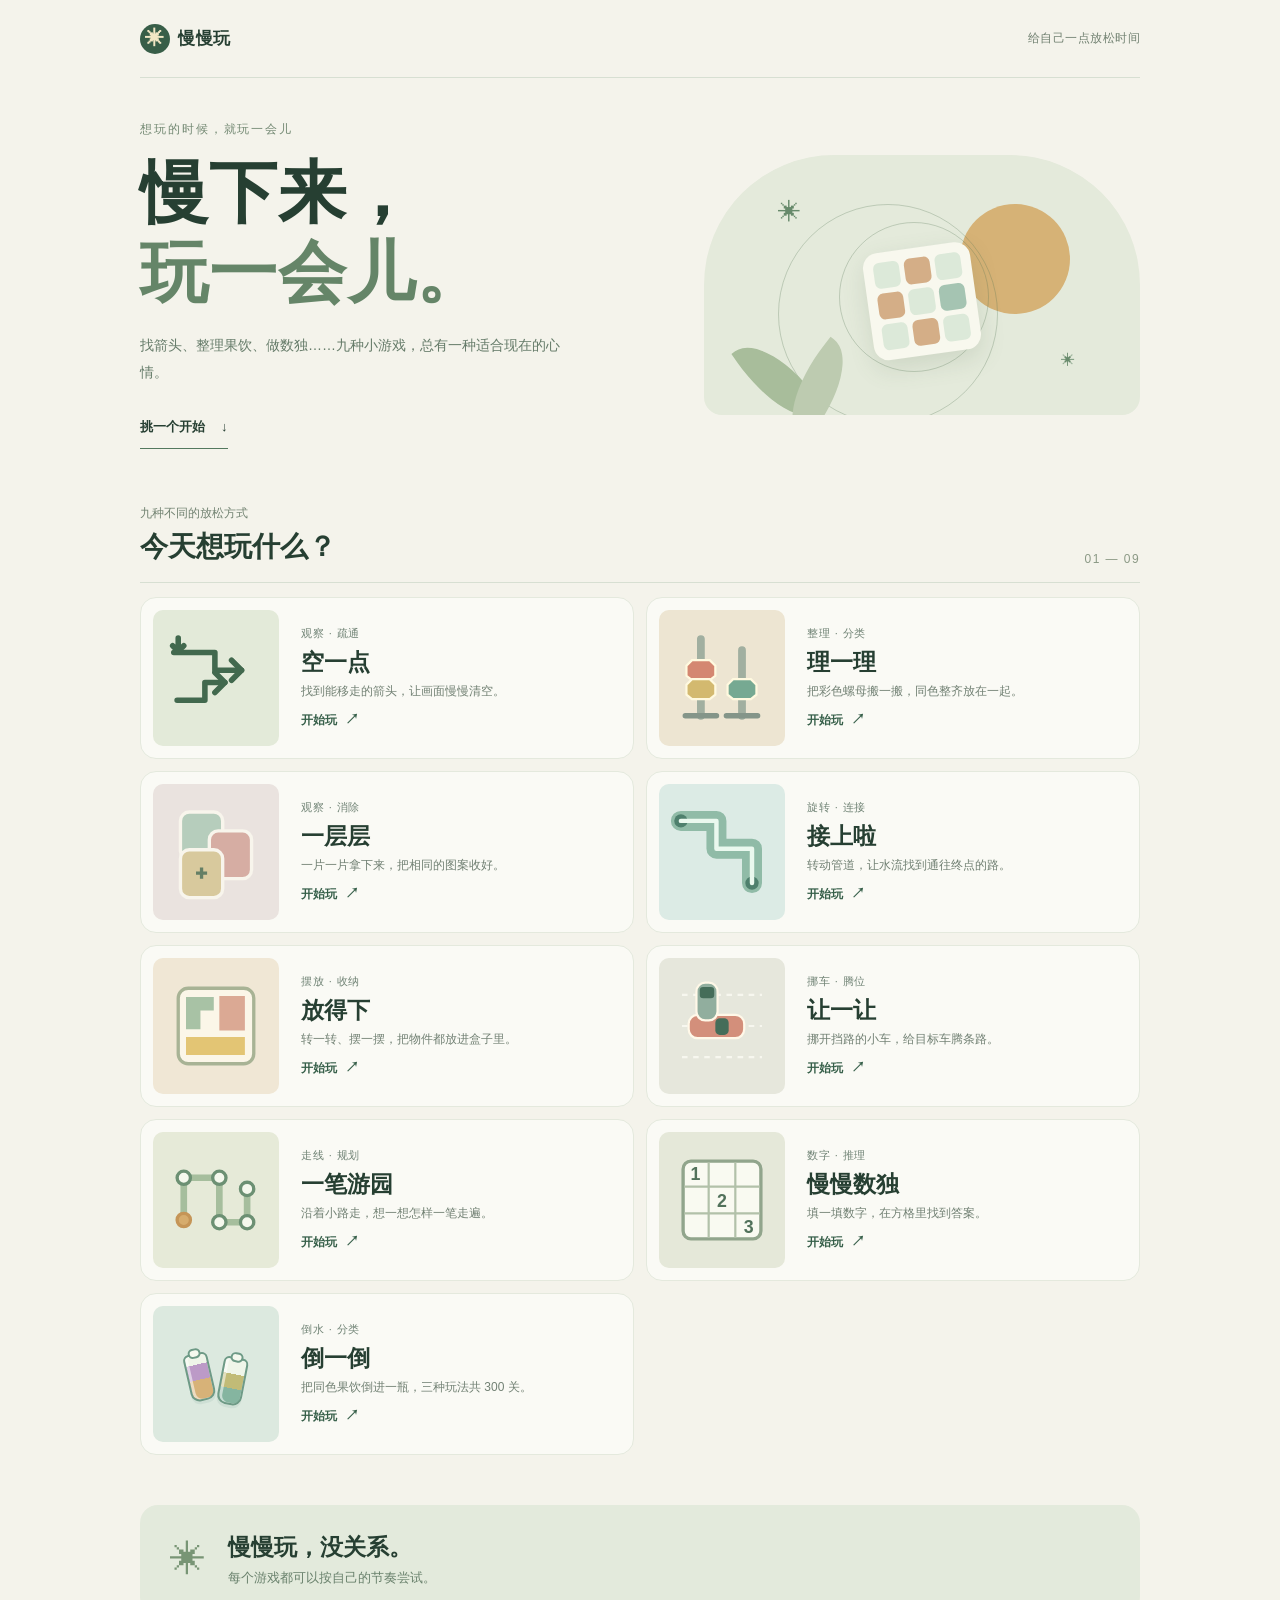
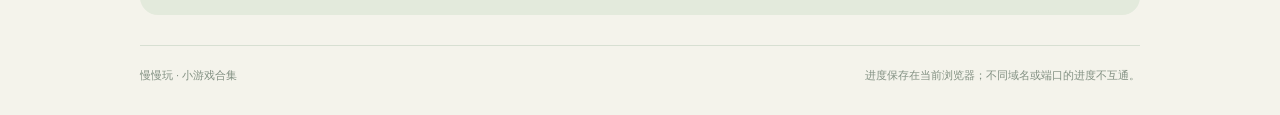
==== commit 140265a1: "Extend Pour Sort to 300 levels" ====
--- a/index.html
+++ b/index.html
@@ -25,7 +25,7 @@
 <a class="game game-car" href="play.html?game=traffic" aria-label="玩让一让，给小车让路"><div class="game-art" aria-hidden="true"><svg viewBox="0 0 108 108"><path class="lane" d="M18 26h72M18 54h72M18 82h72"/><rect class="body car-a" x="24" y="44" width="50" height="21" rx="8"/><rect class="window" x="48" y="47" width="12" height="15" rx="4"/><rect class="body car-b" x="31" y="15" width="19" height="34" rx="8"/><rect class="window" x="34" y="19" width="13" height="10" rx="3"/></svg></div><div class="game-copy"><span class="game-type">挪车 · 腾位</span><h3>让一让</h3><p>挪开挡路的小车，给目标车腾条路。</p><span class="go">开始玩 <span aria-hidden="true">↗</span></span></div></a>
 <a class="game game-garden" href="play.html?game=garden&amp;v=2" aria-label="玩一笔游园，一笔走遍小路"><div class="game-art" aria-hidden="true"><svg viewBox="0 0 108 108"><path d="M25 72V34h32v40H82V44"/><circle cx="25" cy="72" r="6"/><circle cx="25" cy="34" r="6"/><circle cx="57" cy="34" r="6"/><circle cx="57" cy="74" r="6"/><circle cx="82" cy="74" r="6"/><circle cx="82" cy="44" r="6"/></svg></div><div class="game-copy"><span class="game-type">走线 · 规划</span><h3>一笔游园</h3><p>沿着小路走，想一想怎样一笔走遍。</p><span class="go">开始玩 <span aria-hidden="true">↗</span></span></div></a>
 <a class="game game-sudoku" href="play.html?game=sudoku&amp;v=9" aria-label="玩慢慢数独，填数字解谜"><div class="game-art" aria-hidden="true"><svg viewBox="0 0 108 108"><rect x="19" y="19" width="70" height="70" rx="7"/><path d="M42 20v68M66 20v68M20 42h68M20 66h68"/><text x="30" y="36">1</text><text x="54" y="60">2</text><text x="78" y="84">3</text></svg></div><div class="game-copy"><span class="game-type">数字 · 推理</span><h3>慢慢数独</h3><p>填一填数字，在方格里找到答案。</p><span class="go">开始玩 <span aria-hidden="true">↗</span></span></div></a>
-<a class="game game-pour" href="play.html?game=pour&amp;v=20261118-pour" aria-label="玩倒一倒，倒水分类"><div class="game-art" aria-hidden="true"><div class="pour-art"><span class="pour-bottle pour-a"></span><span class="pour-bottle pour-b"></span></div></div><div class="game-copy"><span class="game-type">倒水 · 分类</span><h3>倒一倒</h3><p>把同色果饮倒进一瓶，三种玩法共 90 关。</p><span class="go">开始玩 <span aria-hidden="true">↗</span></span></div></a>
+<a class="game game-pour" href="play.html?game=pour&amp;v=20261119-300" aria-label="玩倒一倒，倒水分类"><div class="game-art" aria-hidden="true"><div class="pour-art"><span class="pour-bottle pour-a"></span><span class="pour-bottle pour-b"></span></div></div><div class="game-copy"><span class="game-type">倒水 · 分类</span><h3>倒一倒</h3><p>把同色果饮倒进一瓶，三种玩法共 300 关。</p><span class="go">开始玩 <span aria-hidden="true">↗</span></span></div></a>
 </div>
 <section class="closing"><div class="closing-mark" aria-hidden="true">✳</div><div><h2>慢慢玩，没关系。</h2><p>每个游戏都可以按自己的节奏尝试。</p></div></section>
 </main>
